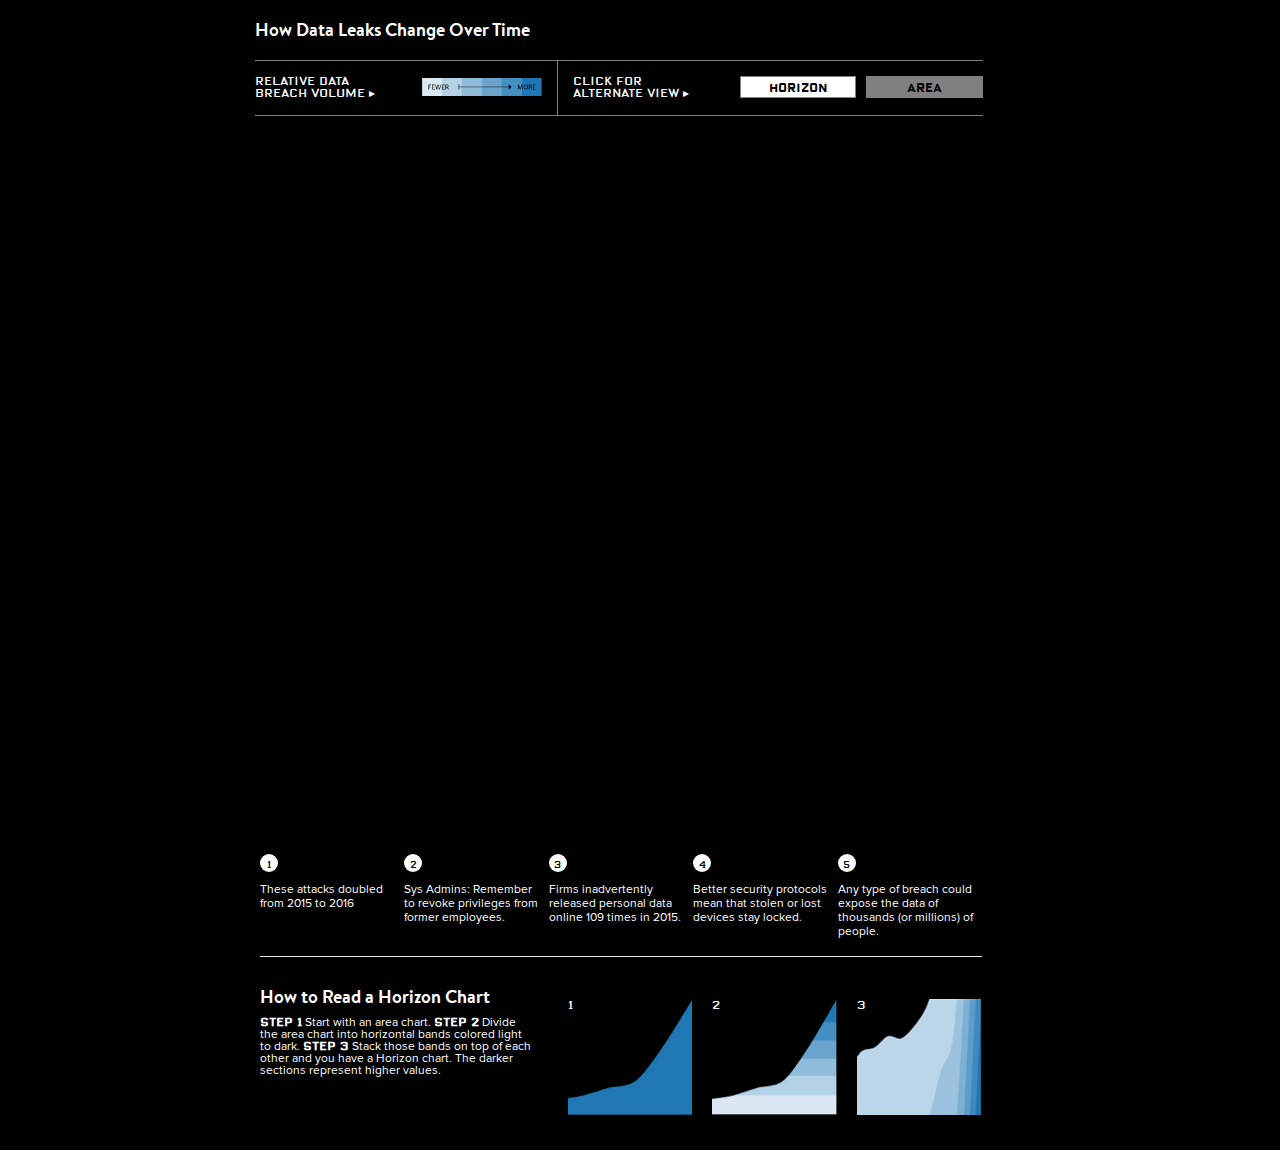
==== index.html @ 00ed5f5f "mobile styles on legend section" ====
<!DOCTYPE html>
<html xmlns="http://www.w3.org/1999/xhtml" xml:lang="en" lang="en">
<!-- TODO: Ask about lowercase fonts -->
<head>
    <title>WIRED | Data Leaks</title>
    <link rel="stylesheet" type="text/css" href="css/bootstrap.css">
    <link rel="stylesheet" type="text/css" href="css/style.css">
    <meta charset="utf-8">
    <meta name="author" content="Danielle Carrick">
    <meta name="viewport" content="width=device-width, initial-scale=1">
</head>

<body>
    <script src="//d3js.org/d3.v3.min.js"></script>
    <script src="horizon.js?0.0.1"></script>
    <div id="wrapper">
        <div class="container-fluid">
            <div class="row">
                <div class="col-xs-12">
                    <h3 style="text-align: left;">How Data Leaks Change Over Time</h3>
                </div>
            </div>
            <div class="row top-section">
                <div class="col-sm-5 col-xs-12 rightBorder top-underlying">
                    <div class="col-sm-6 col-xs-8" style="padding-left: 0;">
                        <p>Relative data breach volume &#9656;</p>
                    </div>
                    <div class="col-sm-6 col-xs-4">
                        <img src="img/legend.png" width="120px">
                    </div>
                </div>
                <div class="col-sm-7 col-xs-12 top-underlying">
                    <div class="col-xs-4 mobile--padding0 remove-padding-right">
                        <p>Click for alternate view &#9656;</p>
                    </div>
                    <div class="col-xs-8 remove-padding">
                        <span id="horizon-bands">
                    <button class="area">Area</button>
                    <button class="horizon selected">Horizon</button>

                </span>
                    </div>
                </div>
            </div>
        </div>
        <div id="visual-container">
            <div id="long-axis"></div>
            <div id="horizon-chart">
                <!--  <div id="chart-container"></div> -->
            </div>
        </div>
        <div class="row annotations-container">
            <div class="col-sm-legend col-xs-legend">
                <div class="annotation">
                    <span> 1</span>
                    <p><a href='https://www.wired.com/story/netflix-phishing-scam/?mbid=graphic_cybersecurity' target='_parent'>These attacks doubled <br>from 2015 to 2016</a></p>
                </div>
            </div>
            <div class="col-sm-legend col-xs-legend">
                <div class="annotation">
                    <span>2</span>
                    <p><a href='https://www.wired.com/story/hbo-hacks-game-of-thrones/?mbid=graphic_cybersecurity' target='_parent'>Sys Admins: Remember to revoke privileges from former employees.</a></p>
                </div>
            </div>
            <div class="col-sm-legend col-xs-legend">
                <div class="annotation">
                    <span>3</span>
                    <p><a href='https://www.wired.com/2009/07/health-breaches/?mbid=graphic_cybersecurity' target='_parent'>Firms inadvertently released personal data online 109 times in 2015.</a></p>
                </div>
            </div>
            <div class="col-sm-legend col-xs-legend">
                <div class="annotation">
                    <span>4</span>
                    <p><a href='https://www.wired.com/2010/04/iphone-finder/?mbid=graphic_cybersecurity' target='_parent'>Better security protocols mean that stolen or lost devices stay locked.</a></p>
                </div>
            </div>
            <div class="col-sm-legend col-xs-legend">
                <div class="annotation">
                    <span>5</span>
                    <p><a href='https://www.wired.com/2017/03/protect-icloud-account-juuuuust-case/?mbid=graphic_cybersecurity' target='_parent'>Any type of breach could expose the data of thousands (or millions) of people.</a></p>
                </div>
            </div>
            <hr class="col-12">
        </div>
        <div class="row legend-container">
            <div class="col-5x-2 col-xs-12 " style="padding-left: 0;">
                <h3>How to Read a Horizon Chart</h3>
                <p style="margin: 9px 0px 0px 0px;
                            vertical-align: bottom;">
                    <strong style="font-family: OTSolidRegular;">Step 1</strong> Start with an area chart. <strong style="font-family: OTSolidRegular;">Step 2</strong> Divide the area chart into horizontal bands colored light to dark.
                    <strong style="font-family: OTSolidRegular;">Step 3</strong> Stack those bands on top of each other and you have a Horizon chart. The darker sections represent higher values.</p>
            </div>
            <div class="col-5x col-xs-4 mobile--hide" style="margin-left: -6px">
                <img class="legendPic" src="img/Legend_Step1.png">
                <div class="legendNum">1</div>
            </div>
            <div class="col-5x col-xs-4 mobile--hide">
                <img class="legendPic" src="img/Legend_Step2.png">
                <div class="legendNum">2</div>
            </div>
            <div class="col-5x col-xs-4 mobile--hide">
                <img class="legendPic" src="img/Legend_Step3.png">
                <div class="legendNum">3</div>
            </div>
        </div>
    </div>
    <script src="main.js"></script>
</body>

</html>
---- css/style.css ----
hr {
        clear: both;
    }

    p {
        line-height: 1;
    }

    .top-section {
        font-size: 12px;
        text-align: left;
        margin-right: 42px;
        line-height: 1;
        margin-left: 0;
        margin-top: 10px;
        border-bottom: 1px solid grey;
        border-top: 1px solid grey;
    }

    .top-underlying {
        padding: 0;
        padding-top: 15px;
        padding-bottom: 5px;
    }

    .col-sm-legend2 {
        width: 19.4444444444%;
        padding: 0px;
    }

    #horizon-bands {
        /* float: right;*/
    }

    button {
        background-color: grey;
        border: 1px solid grey;
        color: black;
        font-family: OTSolidBold;
        cursor: pointer;
        border-radius: 0px;
        float: right;
        height: 22px;
        padding: 3px;
        width: calc(50% - 25px);
        margin: 0px 0px 0px 10px;
        padding-top: 5px;
    }

    button:hover {
        background-color: white;
    }

    .remove-padding {
        padding: 0px;
    }

    .remove-padding-right {
        padding-right: 0px;
    }

    .selected {
        background-color: white;
        outline: none
    }

    body {
        background-color: black;
        font-family: OTSolidRegular;
        max-height: 1200px;
        color: white;
    }

    h3 {
        font-family: BrandonBold;
        font-size: 18px;
    }

    .rightBorder {
        border-right: 1px solid grey;
    }

    img.legendPic {
        width: 100%;
        margin-top: 20px;
        padding: 10px;
        position: absolute;
        top: 2px;
    }

    .legendNum {
        position: absolute;
        top: 30px;
        left: 25px;
        font-family: OTSolidRegular;
    }

    #wrapper {
        position: relative;
        max-width: 800px;
        height: 1150px;
        overflow: hidden;
        text-align: center;
        margin: 0 auto;
    }

    #visual-container {
        position: relative;
        margin-top: 70px;
        height: 650px;
    }

    #long-axis {
        position: absolute;
        margin-top: -30px;
    }

    #horizon-chart {
        position: absolute;
        z-index: 9999;
    }

    #horizon-controls button {
        text-align: center;
    }

    .axis {
        fill: white;
        font-size: 11px;
        shape-rendering: crispEdges;
    }

    .x-axis {
        position: absolute;
        font-family: OTSolidRegular;
    }

    g.annotation-circles {
        pointer-events: none;
    }

    .y-axis {
        font-family: OTSolidLight;
    }

    .tick line {
        stroke-width: 1;
        stroke: grey;
        shape-rendering: crispEdges;
    }

    #long-axis .tick text {
        font-size: 12px;
    }

    .domain {
        display: none;
    }

    .title-bg {
        fill: black;
        padding: 4px;
        height: 18px;
    }

    .titles {
        fill: white;
        color: white;
        font-size: 11px;
        font-weight: bold;
        font-family: ProximaNova;
    }

    .tooltip {
        color: white;
        position: absolute;
    }

    .tooltip-text {
        font-size: 12px;
        shape-rendering: crispEdges;
        font-family: OTSolidBold;
        pointer-events: none;
    }

    .legend {
        font-family: ProximaNova;
        text-align: left;
        color: white;
    }

    #legend-chart .tooltip-container {
        display: none;
    }

    #legend-container {
        margin-right: -70px;
        margin-top: 87px;
    }

    #headline-text {
        font-family: ProximaNova;
        font-weight: bold;
    }

    p.legend-title {
        font-family: OTSolidRegular;
    }

    .last {
        display: block;
        margin-top: 20px;
    }

    .annotations-container,
    .legend-container {
        margin: 10px 58px 10px 20px;
    }

    .annotations-container .col-5x {
        padding: 0 10px 0 0;
        margin-bottom: 15px;
    }

    .annotation a:hover {
        text-decoration: underline;
    }

    .annotation {
        text-align: left;
    }

    .annotation span {
        display: block;
        text-align: center;
        border-radius: 50%;
        width: 18px;
        height: 18px;
        background-color: white;
        padding-top: 4px;
        font-size: 10px;
        color: black;
    }


    .annotation a,
    .legend-container {
        font-size: 12px;
        text-decoration: none;
        color: white;
        font-family: ProximaNova;
        text-align: left;
        margin-top: -20px;
    }

    .annotation p {
        margin-top: 10px;
    }

    .annotation-circles text {
        font-size: 10px;
    }

    @font-face {
        font-family: OTSolidLight;
        src: url(/font/oxidesolidot-light-webfont.ttf);
    }

    @font-face {
        font-family: OTSolidRegular;
        src: url(/font/oxidesolidot-webfont.ttf);
    }

    @font-face {
        font-family: OTSolidBold;
        src: url(/font/oxidesolidot-bold-webfont.ttf);
    }

    @font-face {
        font-family: BrandonBold;
        src: url(/font/brandontext-bold-webfont.ttf);
    }

    @font-face {
        font-family: ProximaNova;
        src: url(/font/ProximaNova-Regular.otf);
    }
    /* Classes for 5 column grid */

    .col-5x {
        width: 20%;
        padding-left: 15px;
        padding-right: 15px;
    }

    .col-sm-legend {
        width: 20%;
        padding: 8px 8px 8px 0px;
    }

    .col-5x,
    .col-sm-legend,
    .col-5x-2 {
        float: left;
    }

    .col-5x-2 {
        width: 40%;
        padding-left: 15px;
        padding-right: 15px;
    }

    .top-section img {
        position: absolute;
        right: 15px;
        top: 2px;
    }
    /** MEDIA STYLES ***/

    @media (max-width: 770px) {
        .rightBorder {
            border-right: 0px solid grey;
            margin-bottom: -10px;
        }
        .col-5x-2 {
            width: 100%;
            padding-left: 15px;
            padding-right: 15px;
        }

        .mobile--hide {
            display: none;
        }

        .mobile--padding0 {
            padding-left: 0px;
        }

        .top-section img {
            right: 0px;
        }
    }

    @media (max-width: 500px) {


        img {
            width: 110px;
        }

        button {
            margin: 0;
            width: 50%;
        }
        .top-section {
            margin-right: 0px;
            margin-left: 0px;
        }

        #visual-container,
        #horizon-chart {
            margin-left: 20px;
        }

        #visual-container {
            margin-top: 50px;
        }

        .annotations-container,
        .legend-container {
            margin: 20px;
            margin-top: 0;
            margin-left: 36px;
        }

        .legend-container {
            margin-top: -40px;
        }

        .annotation p {
            margin-top: -20px;
            margin-left: 25px;
            margin-bottom: 20px;
        }

        .col-sm-legend {
            width: 100%;
            float: left;
            padding: 0px;
        }

        h3 {
            font-size: 14px;
        }
    }
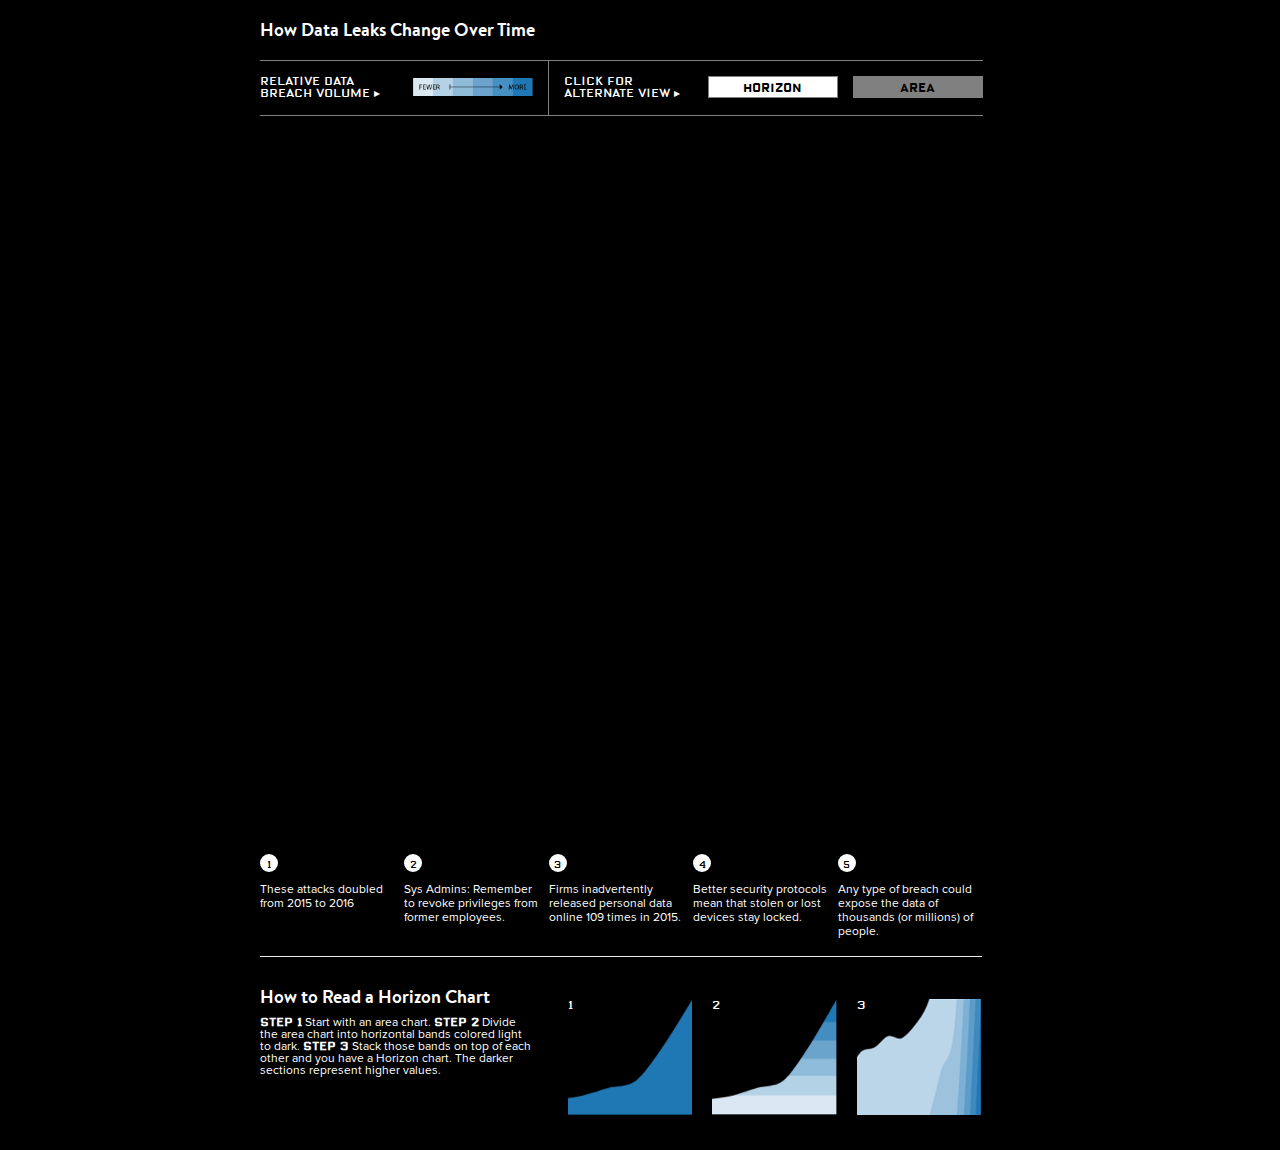
==== commit 2f0b2d3a: "top section buttons aligned" ====
--- a/index.html
+++ b/index.html
@@ -21,7 +21,7 @@
                 </div>
             </div>
             <div class="row top-section">
-                <div class="col-sm-5 col-xs-12 rightBorder top-underlying">
+                <div class="col-5x-2 col-xs-12 rightBorder top-underlying">
                     <div class="col-sm-6 col-xs-8" style="padding-left: 0;">
                         <p>Relative data breach volume &#9656;</p>
                     </div>
@@ -29,7 +29,7 @@
                         <img src="img/legend.png" width="120px">
                     </div>
                 </div>
-                <div class="col-sm-7 col-xs-12 top-underlying">
+                <div class="col-5x-3 col-xs-12 top-underlying">
                     <div class="col-xs-4 mobile--padding0 remove-padding-right">
                         <p>Click for alternate view &#9656;</p>
                     </div>
--- a/css/style.css
+++ b/css/style.css
@@ -9,10 +9,8 @@
     .top-section {
         font-size: 12px;
         text-align: left;
-        margin-right: 42px;
+        margin: 10px 42px 0px 5px;
         line-height: 1;
-        margin-left: 0;
-        margin-top: 10px;
         border-bottom: 1px solid grey;
         border-top: 1px solid grey;
     }
@@ -42,9 +40,16 @@
         float: right;
         height: 22px;
         padding: 3px;
-        width: calc(50% - 25px);
-        margin: 0px 0px 0px 10px;
+        width: 45%;
         padding-top: 5px;
+    }
+
+    button.area {
+        margin-left: 15px;
+    }
+
+    button.horion {
+
     }
 
     button:hover {
@@ -74,6 +79,10 @@
     h3 {
         font-family: BrandonBold;
         font-size: 18px;
+    }
+
+    .container-fluid h3 {
+         margin-left: 5px;
     }
 
     .rightBorder {
@@ -306,8 +315,10 @@
 
     .col-5x-2 {
         width: 40%;
-        padding-left: 15px;
-        padding-right: 15px;
+    }
+
+    .col-5x-3 {
+        width: 60%;
     }
 
     .top-section img {
@@ -317,15 +328,14 @@
     }
     /** MEDIA STYLES ***/
 
-    @media (max-width: 770px) {
+    @media (max-width: 760px) {
+        /* Ipad */
         .rightBorder {
             border-right: 0px solid grey;
             margin-bottom: -10px;
         }
-        .col-5x-2 {
+        .col-5x-2, .col-5x-3 {
             width: 100%;
-            padding-left: 15px;
-            padding-right: 15px;
         }
 
         .mobile--hide {
@@ -339,22 +349,37 @@
         .top-section img {
             right: 0px;
         }
+
+        .top-section {
+            padding-bottom: 10px;
+        }
     }
 
     @media (max-width: 500px) {
 
+        #long-axis .tick text,
+        .axis {
+            font-size: 9px;
+        }
+
+        .tooltip-text {
+            font-size: 10px;
+        }
 
         img {
             width: 110px;
         }
 
         button {
-            margin: 0;
-            width: 50%;
-        }
+            margin-left: 10px;
+            width: 40%;
+        }
+
         .top-section {
             margin-right: 0px;
             margin-left: 0px;
+            font-size: 10px;
+            padding-bottom: 0px;
         }
 
         #visual-container,
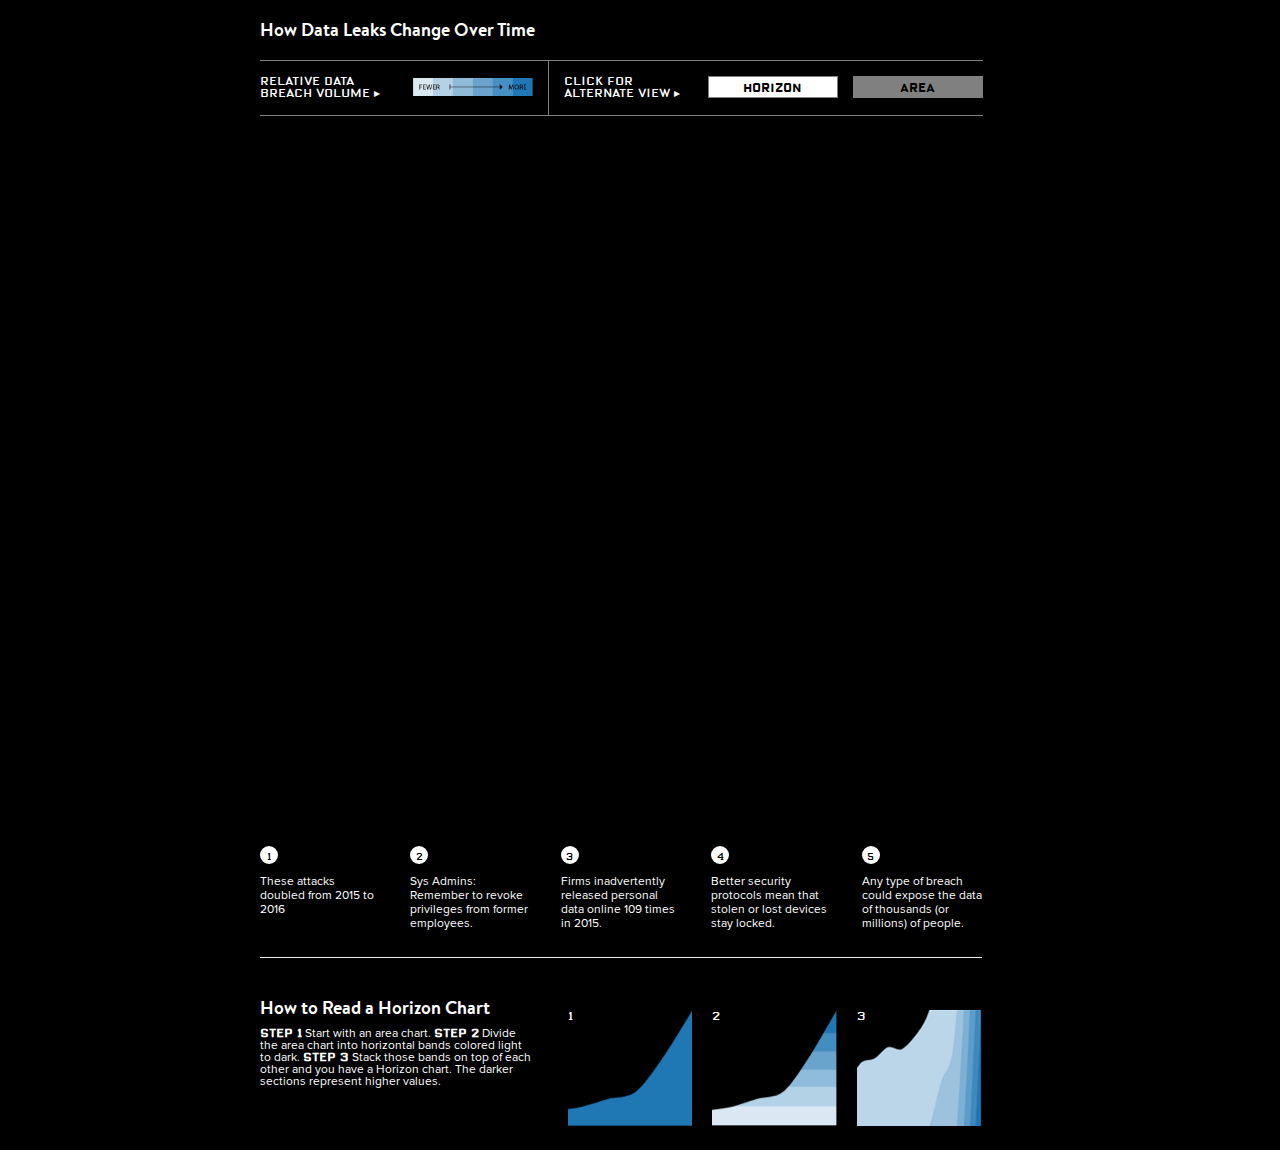
==== commit 70d5f30b: "annotations flowing into their grid" ====
--- a/index.html
+++ b/index.html
@@ -53,7 +53,7 @@
             <div class="col-sm-legend col-xs-legend">
                 <div class="annotation">
                     <span> 1</span>
-                    <p><a href='https://www.wired.com/story/netflix-phishing-scam/?mbid=graphic_cybersecurity' target='_parent'>These attacks doubled <br>from 2015 to 2016</a></p>
+                    <p><a href='https://www.wired.com/story/netflix-phishing-scam/?mbid=graphic_cybersecurity' target='_parent'>These attacks doubled from 2015 to 2016</a></p>
                 </div>
             </div>
             <div class="col-sm-legend col-xs-legend">
@@ -80,9 +80,10 @@
                     <p><a href='https://www.wired.com/2017/03/protect-icloud-account-juuuuust-case/?mbid=graphic_cybersecurity' target='_parent'>Any type of breach could expose the data of thousands (or millions) of people.</a></p>
                 </div>
             </div>
-            <hr class="col-12">
+           
         </div>
         <div class="row legend-container">
+             <hr class="col-12">
             <div class="col-5x-2 col-xs-12 " style="padding-left: 0;">
                 <h3>How to Read a Horizon Chart</h3>
                 <p style="margin: 9px 0px 0px 0px;
--- a/css/style.css
+++ b/css/style.css
@@ -48,9 +48,7 @@
         margin-left: 15px;
     }
 
-    button.horion {
-
-    }
+    button.horion {}
 
     button:hover {
         background-color: white;
@@ -82,7 +80,7 @@
     }
 
     .container-fluid h3 {
-         margin-left: 5px;
+        margin-left: 5px;
     }
 
     .rightBorder {
@@ -221,9 +219,12 @@
         margin-top: 20px;
     }
 
-    .annotations-container,
     .legend-container {
         margin: 10px 58px 10px 20px;
+    }
+
+    .annotations-container {
+        margin: 10px 43px 17px 5px;
     }
 
     .annotations-container .col-5x {
@@ -304,7 +305,8 @@
 
     .col-sm-legend {
         width: 20%;
-        padding: 8px 8px 8px 0px;
+       padding-left: 15px;
+       padding-right: 15px;
     }
 
     .col-5x,
@@ -334,7 +336,8 @@
             border-right: 0px solid grey;
             margin-bottom: -10px;
         }
-        .col-5x-2, .col-5x-3 {
+        .col-5x-2,
+        .col-5x-3 {
             width: 100%;
         }
 
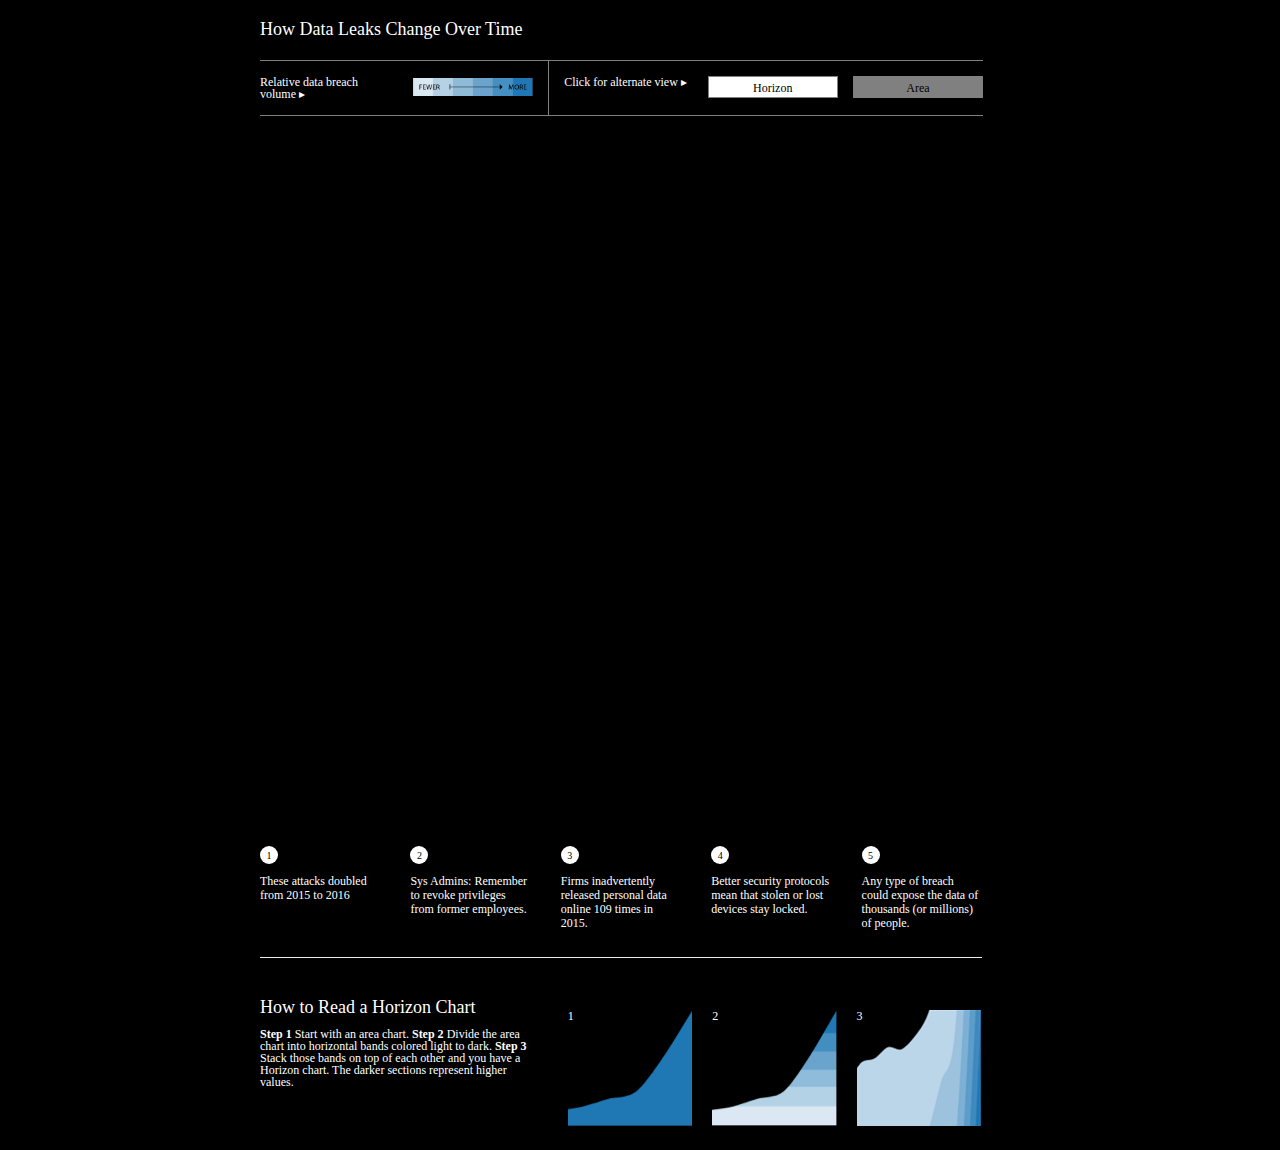
==== commit 06df0206: "lighter bootstrap file" ====
--- a/index.html
+++ b/index.html
@@ -3,7 +3,7 @@
 <!-- TODO: Ask about lowercase fonts -->
 <head>
     <title>WIRED | Data Leaks</title>
-    <link rel="stylesheet" type="text/css" href="css/bootstrap.css">
+    <link rel="stylesheet" type="text/css" href="css/bootstrap-light.css">
     <link rel="stylesheet" type="text/css" href="css/style.css">
     <meta charset="utf-8">
     <meta name="author" content="Danielle Carrick">
--- a/css/style.css
+++ b/css/style.css
@@ -184,7 +184,7 @@
     }
 
     .tooltip-text {
-        font-size: 12px;
+        font-size: 11px;
         shape-rendering: crispEdges;
         font-family: OTSolidBold;
         pointer-events: none;
@@ -247,7 +247,7 @@
         width: 18px;
         height: 18px;
         background-color: white;
-        padding-top: 4px;
+        padding-top: 3px;
         font-size: 10px;
         color: black;
     }
@@ -273,6 +273,33 @@
 
     @font-face {
         font-family: OTSolidLight;
+        src: url(/projects/data-leaks/font/oxidesolidot-light-webfont.ttf);
+    }
+
+    @font-face {
+        font-family: OTSolidRegular;
+        src: url(/projects/data-leaks/font/oxidesolidot-webfont.ttf);
+    }
+
+    @font-face {
+        font-family: OTSolidBold;
+        src: url(/projects/data-leaks/font/oxidesolidot-bold-webfont.ttf);
+    }
+
+    @font-face {
+        font-family: BrandonBold;
+        src: url(/projects/data-leaks/font/brandontext-bold-webfont.ttf);
+    }
+
+    @font-face {
+        font-family: ProximaNova;
+        src: url(/projects/data-leaks/font/ProximaNova-Regular.otf);
+    }
+    
+    /* for dev*/
+
+/*    @font-face {
+        font-family: OTSolidLight;
         src: url(/font/oxidesolidot-light-webfont.ttf);
     }
 
@@ -294,7 +321,7 @@
     @font-face {
         font-family: ProximaNova;
         src: url(/font/ProximaNova-Regular.otf);
-    }
+    }*/
     /* Classes for 5 column grid */
 
     .col-5x {
@@ -305,8 +332,8 @@
 
     .col-sm-legend {
         width: 20%;
-       padding-left: 15px;
-       padding-right: 15px;
+        padding-left: 15px;
+        padding-right: 15px;
     }
 
     .col-5x,
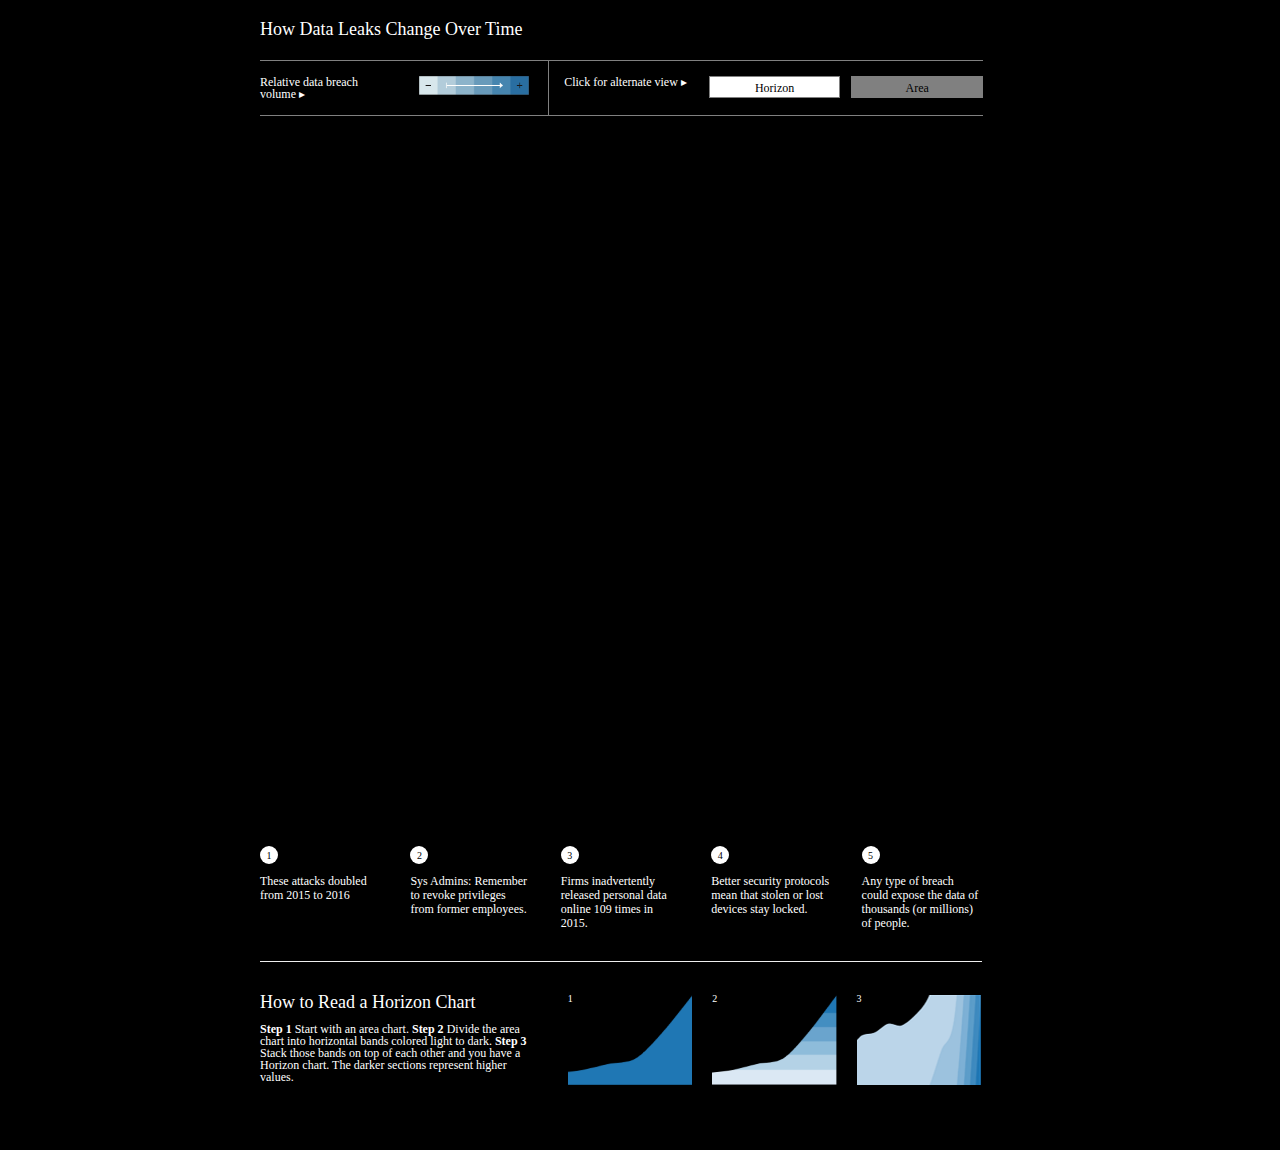
==== commit 5e9b8d94: "FINAL EDITS" ====
--- a/index.html
+++ b/index.html
@@ -22,18 +22,18 @@
             </div>
             <div class="row top-section">
                 <div class="col-5x-2 col-xs-12 rightBorder top-underlying">
-                    <div class="col-sm-6 col-xs-8" style="padding-left: 0;">
-                        <p>Relative data breach volume &#9656;</p>
+                    <div class="col-sm-6 col-xs-4" style="padding-left: 0;">
+                        <p>Relative data breach volume&nbsp;&#9656;</p>
                     </div>
-                    <div class="col-sm-6 col-xs-4">
-                        <img src="img/legend.png" width="120px">
+                    <div class="col-sm-6 col-xs-8">
+                        <img src="img/legend.png" width="110px">
                     </div>
                 </div>
-                <div class="col-5x-3 col-xs-12 top-underlying">
+                <div class="col-5x-3 col-xs-12 top-underlying remove-padding-right">
                     <div class="col-xs-4 mobile--padding0 remove-padding-right">
-                        <p>Click for alternate view &#9656;</p>
+                        <p>Click for alternate view&nbsp;&#9656;</p>
                     </div>
-                    <div class="col-xs-8 remove-padding">
+                    <div class="col-xs-8 remove-padding-right">
                         <span id="horizon-bands">
                     <button class="area">Area</button>
                     <button class="horizon selected">Horizon</button>
--- a/css/style.css
+++ b/css/style.css
@@ -4,6 +4,24 @@
 
     p {
         line-height: 1;
+        -webkit-font-smoothing: antialiased;
+        -moz-osx-font-smoothing: grayscale;
+    }
+
+    text {
+        text-rendering: geometricPrecision;
+    }
+
+    body {
+        background-color: black;
+        font-family: OTSolidRegular;
+        max-height: 1200px;
+        color: white;
+    }
+
+    h3 {
+        font-family: BrandonBold;
+        font-size: 18px;
     }
 
     .top-section {
@@ -34,18 +52,18 @@
         background-color: grey;
         border: 1px solid grey;
         color: black;
-        font-family: OTSolidBold;
+        font-family: OTSolidRegular;
         cursor: pointer;
         border-radius: 0px;
         float: right;
         height: 22px;
         padding: 3px;
-        width: 45%;
+        width: 48%;
         padding-top: 5px;
     }
 
     button.area {
-        margin-left: 15px;
+        margin-left: 4%;
     }
 
     button.horion {}
@@ -67,18 +85,6 @@
         outline: none
     }
 
-    body {
-        background-color: black;
-        font-family: OTSolidRegular;
-        max-height: 1200px;
-        color: white;
-    }
-
-    h3 {
-        font-family: BrandonBold;
-        font-size: 18px;
-    }
-
     .container-fluid h3 {
         margin-left: 5px;
     }
@@ -90,16 +96,18 @@
     img.legendPic {
         width: 100%;
         margin-top: 20px;
-        padding: 10px;
+        padding: 0px 10px 10px 10px;
         position: absolute;
         top: 2px;
+        height: 100px;
     }
 
     .legendNum {
         position: absolute;
-        top: 30px;
+        top: 19px;
         left: 25px;
         font-family: OTSolidRegular;
+        font-size: 10px;
     }
 
     #wrapper {
@@ -174,7 +182,6 @@
         fill: white;
         color: white;
         font-size: 11px;
-        font-weight: bold;
         font-family: ProximaNova;
     }
 
@@ -205,11 +212,6 @@
         margin-top: 87px;
     }
 
-    #headline-text {
-        font-family: ProximaNova;
-        font-weight: bold;
-    }
-
     p.legend-title {
         font-family: OTSolidRegular;
     }
@@ -224,7 +226,7 @@
     }
 
     .annotations-container {
-        margin: 10px 43px 17px 5px;
+        margin: 10px 43px 3px 5px;
     }
 
     .annotations-container .col-5x {
@@ -260,7 +262,6 @@
         color: white;
         font-family: ProximaNova;
         text-align: left;
-        margin-top: -20px;
     }
 
     .annotation p {
@@ -273,55 +274,28 @@
 
     @font-face {
         font-family: OTSolidLight;
-        src: url(/projects/data-leaks/font/oxidesolidot-light-webfont.ttf);
+        src: url(https://static.wired.com/projects/data-leaks/font/oxidesolidot-light-webfont.ttf);
     }
 
     @font-face {
         font-family: OTSolidRegular;
-        src: url(/projects/data-leaks/font/oxidesolidot-webfont.ttf);
+        src: url(https://static.wired.com/projects/data-leaks/font/oxidesolidot-webfont.ttf);
     }
 
     @font-face {
         font-family: OTSolidBold;
-        src: url(/projects/data-leaks/font/oxidesolidot-bold-webfont.ttf);
+        src: url(https://static.wired.com/projects/data-leaks/font/oxidesolidot-bold-webfont.ttf);
     }
 
     @font-face {
         font-family: BrandonBold;
-        src: url(/projects/data-leaks/font/brandontext-bold-webfont.ttf);
+        src: url(https://static.wired.com/projects/data-leaks/font/brandontext-bold-webfont.ttf);
     }
 
     @font-face {
         font-family: ProximaNova;
-        src: url(/projects/data-leaks/font/ProximaNova-Regular.otf);
-    }
-    
-    /* for dev*/
-
-/*    @font-face {
-        font-family: OTSolidLight;
-        src: url(/font/oxidesolidot-light-webfont.ttf);
-    }
-
-    @font-face {
-        font-family: OTSolidRegular;
-        src: url(/font/oxidesolidot-webfont.ttf);
-    }
-
-    @font-face {
-        font-family: OTSolidBold;
-        src: url(/font/oxidesolidot-bold-webfont.ttf);
-    }
-
-    @font-face {
-        font-family: BrandonBold;
-        src: url(/font/brandontext-bold-webfont.ttf);
-    }
-
-    @font-face {
-        font-family: ProximaNova;
-        src: url(/font/ProximaNova-Regular.otf);
-    }*/
+        src: url(https://static.wired.com/projects/data-leaks/font/ProximaNova-Regular.otf);
+    }
     /* Classes for 5 column grid */
 
     .col-5x {
@@ -351,13 +325,13 @@
     }
 
     .top-section img {
-        position: absolute;
         right: 15px;
         top: 2px;
+        image-rendering: -webkit-optimize-contrast;
     }
     /** MEDIA STYLES ***/
 
-    @media (max-width: 760px) {
+    @media (max-width: 768px) {
         /* Ipad */
         .rightBorder {
             border-right: 0px solid grey;
@@ -376,10 +350,6 @@
             padding-left: 0px;
         }
 
-        .top-section img {
-            right: 0px;
-        }
-
         .top-section {
             padding-bottom: 10px;
         }
@@ -398,11 +368,6 @@
 
         img {
             width: 110px;
-        }
-
-        button {
-            margin-left: 10px;
-            width: 40%;
         }
 
         .top-section {
@@ -447,4 +412,11 @@
         h3 {
             font-size: 14px;
         }
+    }
+
+    @-moz-document url-prefix() {
+        #chart-container svg {
+            padding-top: 5px;
+            margin-top: -10px;
+        }
     }